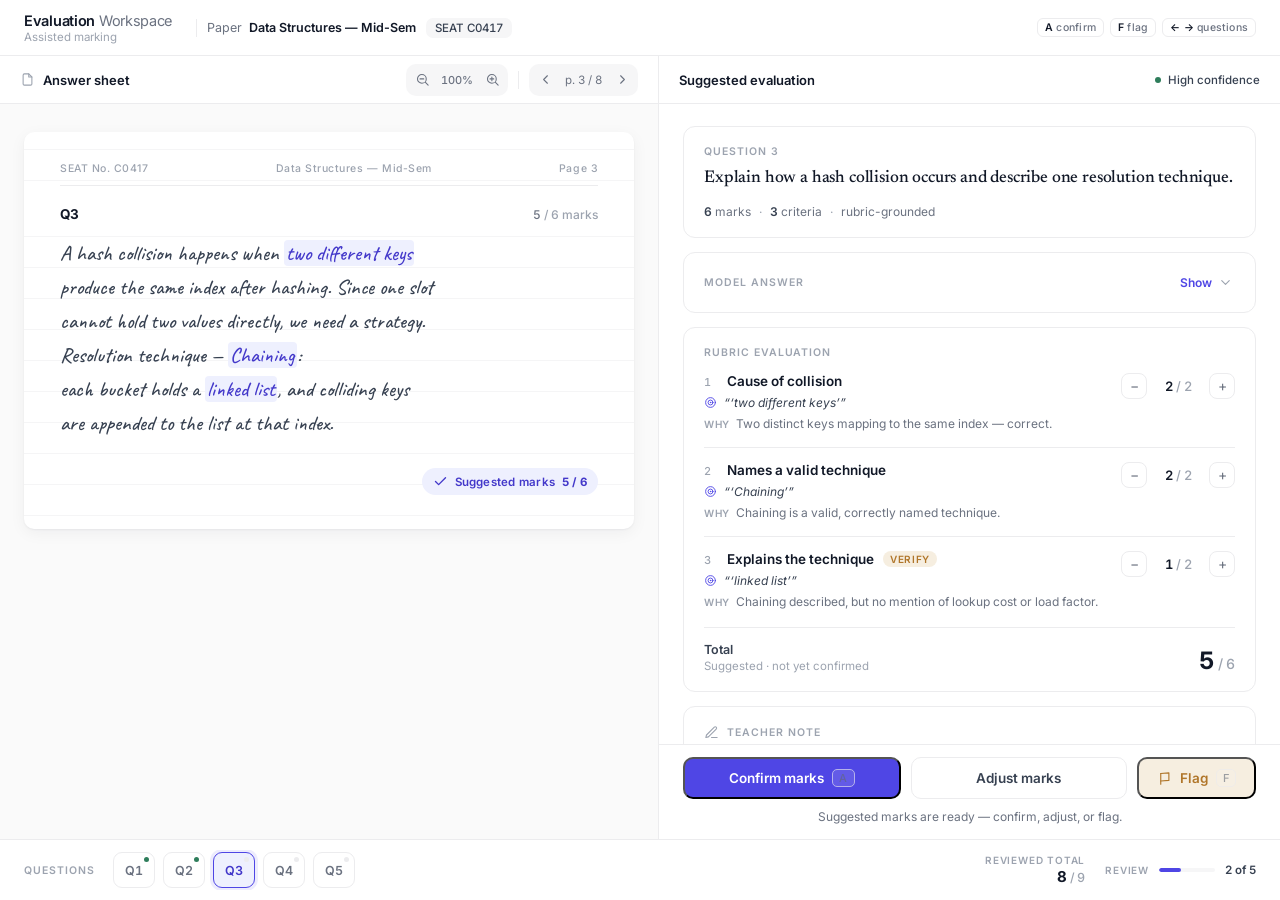
==== Frontend/evaluation_workspace_v2.html @ 8bb7d1a3 "Convert Frontend to standard directory, create AI starter folder, and add sample paper" ====
<!DOCTYPE html>
<html lang="en">
<head>
<meta charset="UTF-8">
<meta name="viewport" content="width=device-width, initial-scale=1.0">
<title>Evaluation Workspace</title>
<link rel="preconnect" href="https://fonts.googleapis.com">
<link rel="preconnect" href="https://fonts.gstatic.com" crossorigin>
<link href="https://fonts.googleapis.com/css2?family=Inter:wght@400;500;600;700&family=Newsreader:opsz,wght@6..72,400;6..72,500;6..72,600&family=Caveat:wght@500;600;700&display=swap" rel="stylesheet">
<style>
:root {
  --bg: #FFFFFF;
  --surface: #FFFFFF;
  --surface-2: #F6F6F7;
  --line: #ECECEE;
  --ink: #111827;
  --ink-2: #374151;
  --ink-3: #6B7280;
  --ink-4: #9CA3AF;
  --accent: #4F46E5;
  --accent-strong: #4338CA;
  --accent-soft: #EEF0FE;
  --success: #2E7D5B;
  --success-soft: #E7F1EC;
  --warning: #B0762A;
  --warning-soft: #F6EEE0;
  --error: #C0564F;
  --error-soft: #F9EBEA;
  --radius-sm: 8px;
  --radius: 12px;
  --radius-lg: 14px;
  --shadow-doc: 0 1px 2px rgba(16, 24, 40, .05), 0 4px 16px rgba(16, 24, 40, .05);
  --sans: "Inter", system-ui, -apple-system, sans-serif;
  --serif: "Newsreader", Georgia, "Times New Roman", serif;
  --hand: "Caveat", "Segoe Script", cursive;
}
* { box-sizing: border-box; margin: 0; padding: 0; }
html, body { height: 100%; }
body {
  font-family: var(--sans);
  font-size: 13.5px;
  color: var(--ink);
  background: var(--bg);
  display: flex;
  flex-direction: column;
  overflow: hidden;
  -webkit-font-smoothing: antialiased;
  text-rendering: optimizeLegibility;
}
button { font-family: inherit; }
::selection { background: var(--accent-soft); color: var(--accent-strong); }
.tab { font-variant-numeric: tabular-nums; }
svg { display: block; }
.icon { width: 15px; height: 15px; flex-shrink: 0; }

::-webkit-scrollbar { width: 10px; height: 10px; }
::-webkit-scrollbar-track { background: transparent; }
::-webkit-scrollbar-thumb { background: #DCDDE1; border-radius: 99px; border: 3px solid transparent; background-clip: padding-box; }
::-webkit-scrollbar-thumb:hover { background: #C9CBCF; background-clip: padding-box; }
:focus-visible { outline: 2px solid var(--accent); outline-offset: 2px; }

/* ---------------- Top bar ---------------- */
.topbar {
  flex-shrink: 0;
  height: 56px;
  display: flex;
  align-items: center;
  gap: 24px;
  padding: 0 24px;
  background: var(--surface);
  border-bottom: 1px solid var(--line);
}
.brand { display: flex; flex-direction: column; justify-content: center; min-width: 0; }
.brand-name { font-size: 14.5px; font-weight: 600; letter-spacing: -.02em; white-space: nowrap; }
.brand-name .lt { font-weight: 400; color: var(--ink-3); }
.brand-sub { font-size: 11.5px; color: var(--ink-4); margin-top: 1px; white-space: nowrap; }

.candidate { display: flex; align-items: center; gap: 10px; min-width: 0; }
.vsep { width: 1px; height: 18px; background: var(--line); }
.fld { display: flex; align-items: center; gap: 7px; font-size: 12.5px; color: var(--ink-3); white-space: nowrap; }
.fld b { color: var(--ink); font-weight: 600; }
.pill-id {
  font-size: 11.5px; font-weight: 500; color: var(--ink-2);
  background: var(--surface-2); border-radius: 7px; padding: 3px 9px;
  font-variant-numeric: tabular-nums;
}

.shortcuts { margin-left: auto; display: flex; align-items: center; gap: 6px; }
.kbd {
  font-size: 10.5px; font-weight: 500; color: var(--ink-3);
  background: var(--surface); border: 1px solid var(--line);
  border-radius: 6px; padding: 2px 7px; letter-spacing: .02em;
}
.kbd b { color: var(--ink); font-weight: 600; }

/* ---------------- Workspace split ---------------- */
.workspace { flex: 1; display: flex; min-height: 0; }
.pane { display: flex; flex-direction: column; min-width: 0; }
.pane-left { flex: 1.06; border-right: 1px solid var(--line); background: var(--surface); }
.pane-right { flex: 1; background: var(--bg); }

.pane-toolbar {
  flex-shrink: 0; height: 48px;
  display: flex; align-items: center; gap: 12px;
  padding: 0 20px;
  background: var(--surface);
  border-bottom: 1px solid var(--line);
}
.pane-title { display: flex; align-items: center; gap: 8px; font-size: 13px; font-weight: 600; color: var(--ink); }
.pane-title .icon { color: var(--ink-4); }

.controls { margin-left: auto; display: flex; align-items: center; gap: 10px; }
.control-group {
  display: flex; align-items: center; gap: 2px;
  background: var(--surface-2); border-radius: 10px; padding: 2px;
}
.icobtn {
  width: 28px; height: 28px; border-radius: 8px;
  display: grid; place-items: center;
  background: transparent; border: none; cursor: pointer;
  color: var(--ink-3); transition: background .15s ease, color .15s ease;
}
.icobtn:hover { background: var(--surface); color: var(--ink); box-shadow: var(--shadow-doc); }
.icobtn:active { transform: scale(.96); }
.zoomval { font-size: 11px; font-weight: 500; color: var(--ink-3); font-variant-numeric: tabular-nums; min-width: 38px; text-align: center; }
.pagelbl { font-size: 11.5px; color: var(--ink-3); font-variant-numeric: tabular-nums; padding: 0 4px; }
.tdiv { width: 1px; height: 18px; background: var(--line); }

/* ---------------- Left: answer sheet ---------------- */
.sheet-scroll {
  flex: 1; overflow: auto; scroll-behavior: smooth;
  background: #FAFAFA;
  padding: 28px 24px;
  display: flex; justify-content: center;
}
.sheet-zoom { transform-origin: top center; width: min(620px, 100%); transition: transform .18s ease; }
.sheet {
  background-color: #fff;
  border-radius: 10px;
  padding: 30px 36px 34px;
  box-shadow: var(--shadow-doc);
  background-image: repeating-linear-gradient(to bottom, transparent 0 30px, #F5F5F6 30px 31px);
  background-position: 0 74px;
}
.sheet-hdr {
  display: flex; justify-content: space-between;
  font-size: 10.5px; font-weight: 500; color: var(--ink-4);
  letter-spacing: .05em; padding-bottom: 10px;
  border-bottom: 1px solid var(--line); margin-bottom: 20px;
}
.q-mark { display: flex; align-items: baseline; justify-content: space-between; margin: 4px 0 14px; }
.q-mark .q { font-size: 13.5px; font-weight: 700; color: var(--ink); }
.qpts { font-size: 12px; font-weight: 500; color: var(--ink-3); font-variant-numeric: tabular-nums; }
.qpts .of { color: var(--ink-4); }
.hand { font-family: var(--hand); font-size: 21px; font-weight: 500; line-height: 34px; color: #374151; }
.hand .hl {
  background: var(--accent-soft); color: var(--accent-strong);
  border-radius: 4px; padding: 0 2px;
}
.sheet-note { display: flex; justify-content: flex-end; margin-top: 28px; }
.score-pill {
  display: inline-flex; align-items: center; gap: 7px;
  font-size: 11.5px; font-weight: 600; letter-spacing: .02em;
  padding: 6px 11px; border-radius: 999px;
}
.score-pill b { font-weight: 700; font-variant-numeric: tabular-nums; }
.score-pill.suggest { background: var(--accent-soft); color: var(--accent-strong); }
.score-pill.confirmed { background: var(--success-soft); color: var(--success); }
.score-pill.review { background: var(--warning-soft); color: var(--warning); }

/* ---------------- Right: evaluation ---------------- */
.conf { display: inline-flex; align-items: center; gap: 7px; font-size: 11.5px; font-weight: 500; color: var(--ink-2); }
.conf .dot { width: 6px; height: 6px; border-radius: 50%; }
.conf.high .dot { background: var(--success); }
.conf.low .dot { background: var(--warning); }

.eval-scroll {
  flex: 1; overflow-y: auto; scroll-behavior: smooth;
  padding: 22px 24px; display: flex; flex-direction: column; gap: 14px;
}

.card {
  background: var(--surface);
  border: 1px solid var(--line);
  border-radius: var(--radius);
  padding: 18px 20px;
}
.eval-swap .card { animation: cardIn .25s ease both; }
@keyframes cardIn { from { opacity: 0; transform: translateY(5px); } }

.card-head { display: flex; align-items: center; justify-content: space-between; gap: 12px; }
.kicker {
  font-size: 10.5px; font-weight: 600; letter-spacing: .09em;
  text-transform: uppercase; color: var(--ink-4);
}

.q-text {
  font-family: var(--serif);
  font-size: 17px; font-weight: 500; line-height: 1.5;
  letter-spacing: -.01em; margin-top: 8px; color: var(--ink);
}
.q-meta { display: flex; align-items: center; gap: 8px; flex-wrap: wrap; margin-top: 12px; font-size: 12px; color: var(--ink-3); }
.q-meta .middot { color: var(--ink-4); }
.q-meta b { font-weight: 600; color: var(--ink-2); font-variant-numeric: tabular-nums; }

.model-toggle {
  display: inline-flex; align-items: center; gap: 6px;
  background: none; border: none; cursor: pointer;
  font-size: 12px; font-weight: 600; color: var(--accent);
  padding: 4px 2px; border-radius: 6px;
  transition: color .15s ease;
}
.model-toggle:hover { color: var(--accent-strong); }
.model-toggle .chev { transition: transform .18s ease; color: var(--ink-4); }
.model-toggle.open .chev { transform: rotate(180deg); }
.model-answer {
  margin-top: 12px; padding-top: 12px; border-top: 1px solid var(--line);
  font-family: var(--serif);
  font-size: 15px; font-weight: 400; line-height: 1.65; color: var(--ink-2);
}

.rubric { padding: 18px 20px; }
.crit {
  display: grid; grid-template-columns: minmax(0, 1fr) auto;
  column-gap: 20px; align-items: start;
  padding: 14px 0; border-bottom: 1px solid var(--line);
}
.crit:last-of-type { border-bottom: none; }
.crit-name { font-size: 13.5px; font-weight: 600; display: flex; align-items: baseline; gap: 9px; flex-wrap: wrap; }
.crit-idx { font-size: 11px; font-weight: 500; color: var(--ink-4); font-variant-numeric: tabular-nums; min-width: 14px; }
.verify {
  font-size: 10px; font-weight: 600; letter-spacing: .06em; text-transform: uppercase;
  color: var(--warning); background: var(--warning-soft);
  padding: 2px 7px; border-radius: 999px; align-self: center;
}
.crit-evidence {
  display: flex; align-items: baseline; gap: 7px;
  margin-top: 6px; font-size: 12px; color: var(--ink-3);
}
.crit-evidence .icon { width: 13px; height: 13px; color: var(--accent); align-self: center; }
.crit-evidence .q { color: var(--ink-2); font-style: italic; }
.crit-note { margin-top: 5px; font-size: 12px; color: var(--ink-3); line-height: 1.5; }
.crit-note .why { font-size: 10px; font-weight: 600; letter-spacing: .06em; text-transform: uppercase; color: var(--ink-4); margin-right: 6px; }

.crit-ctrl { display: flex; align-items: center; gap: 8px; }
.stepper {
  width: 26px; height: 26px; border-radius: 8px;
  border: 1px solid var(--line); background: var(--surface);
  color: var(--ink-3); font-size: 14px; line-height: 1;
  display: grid; place-items: center; cursor: pointer;
  transition: border-color .15s ease, color .15s ease, background .15s ease;
}
.stepper:hover { border-color: var(--accent); color: var(--accent); background: var(--accent-soft); }
.stepper:active { transform: scale(.94); }
.pts { font-size: 13px; font-weight: 600; color: var(--ink); font-variant-numeric: tabular-nums; min-width: 46px; text-align: center; }
.pts .of { color: var(--ink-4); font-weight: 500; }

.total-row {
  display: flex; align-items: flex-end; justify-content: space-between;
  gap: 16px; padding-top: 14px; margin-top: 2px;
  border-top: 1px solid var(--line);
}
.total-lbl { font-size: 12.5px; font-weight: 600; color: var(--ink-2); }
.total-src { font-size: 11.5px; color: var(--ink-4); margin-top: 2px; }
.total-src.edited { color: var(--accent); font-weight: 500; }
.total-val { font-size: 24px; font-weight: 700; letter-spacing: -.02em; line-height: 1; font-variant-numeric: tabular-nums; }
.total-val .of { font-size: 14px; font-weight: 500; color: var(--ink-4); }

.notes-icon-row { display: flex; align-items: center; gap: 8px; }
.notes-icon-row .pencil { color: var(--ink-4); }
textarea.note-input {
  width: 100%; min-height: 92px; resize: vertical; margin-top: 12px;
  background: var(--surface-2); border: 1px solid transparent; border-radius: 10px;
  padding: 12px 14px;
  font-family: inherit; font-size: 13px; line-height: 1.55; color: var(--ink);
  transition: border-color .15s ease, background .15s ease, box-shadow .15s ease;
}
textarea.note-input::placeholder { color: var(--ink-4); }
textarea.note-input:focus { outline: none; background: #fff; border-color: var(--accent); box-shadow: 0 0 0 3px var(--accent-soft); }

/* ---------------- Action bar ---------------- */
.actionbar {
  flex-shrink: 0;
  background: var(--surface);
  border-top: 1px solid var(--line);
  padding: 12px 24px 14px;
}
.actions { display: flex; gap: 10px; }
.btn {
  display: inline-flex; align-items: center; justify-content: center; gap: 8px;
  height: 42px; padding: 0 18px; border-radius: 10px;
  font-size: 13.5px; font-weight: 600; cursor: pointer;
  transition: background .15s ease, border-color .15s ease, color .15s ease, transform .1s ease;
}
.btn:active { transform: scale(.98); }
.btn .kbd { font-size: 11px; font-weight: 500; opacity: .65; padding: 1px 6px; border-radius: 5px; background: rgba(255,255,255,.18); }
.btn-primary { flex: 1; background: var(--accent); color: #fff; }
.btn-primary:hover { background: var(--accent-strong); }
.btn-ghost { flex: 1; background: var(--surface); border: 1px solid var(--line); color: var(--ink-2); }
.btn-ghost:hover { background: var(--surface-2); color: var(--ink); }
.btn-tone { background: var(--warning-soft); color: var(--warning); }
.btn-tone:hover { background: #F3E7D3; }
.status {
  margin-top: 10px; text-align: center;
  font-size: 12px; color: var(--ink-3); min-height: 16px;
  transition: color .2s ease;
}
.status.done { color: var(--success); font-weight: 600; }

/* ---------------- Bottom navigation ---------------- */
.navbar {
  flex-shrink: 0;
  background: var(--surface);
  border-top: 1px solid var(--line);
  display: flex; align-items: center; gap: 18px;
  padding: 10px 24px;
}
.nav-caption { font-size: 10.5px; font-weight: 600; letter-spacing: .09em; text-transform: uppercase; color: var(--ink-4); white-space: nowrap; }
.qnav { display: flex; gap: 8px; flex: 1; overflow-x: auto; padding: 2px 0; }
.qchip {
  position: relative;
  min-width: 42px; height: 36px; border-radius: 9px;
  border: 1px solid var(--line); background: var(--surface);
  color: var(--ink-3); font-size: 12.5px; font-weight: 600;
  cursor: pointer; display: grid; place-items: center;
  transition: border-color .15s ease, background .15s ease, color .15s ease, box-shadow .15s ease;
  font-variant-numeric: tabular-nums;
}
.qchip:hover { border-color: var(--ink-4); color: var(--ink); }
.qchip.active { color: var(--accent-strong); border-color: var(--accent); background: var(--accent-soft); box-shadow: 0 0 0 3px rgba(79, 70, 229, .1); }
.qchip .st { position: absolute; top: 4px; right: 5px; width: 5px; height: 5px; border-radius: 50%; background: var(--line); }
.qchip.done .st { background: var(--success); }
.qchip.flagged .st { background: var(--warning); }

.footer-right { margin-left: auto; display: flex; align-items: center; gap: 20px; }
.running { text-align: right; }
.running .k { font-size: 10px; font-weight: 600; letter-spacing: .08em; text-transform: uppercase; color: var(--ink-4); }
.running .v { font-size: 15px; font-weight: 700; letter-spacing: -.01em; margin-top: 1px; font-variant-numeric: tabular-nums; }
.running .v .of { color: var(--ink-4); font-weight: 500; font-size: 12.5px; }
.review-stat { display: flex; align-items: center; gap: 10px; }
.review-stat .k { font-size: 10px; font-weight: 600; letter-spacing: .08em; text-transform: uppercase; color: var(--ink-4); }
.review-stat .v { font-size: 11.5px; font-weight: 600; color: var(--ink-2); font-variant-numeric: tabular-nums; }
.track { width: 96px; height: 4px; border-radius: 99px; background: var(--surface-2); overflow: hidden; }
.track.mini { width: 56px; }
.track .fill { height: 100%; border-radius: 99px; background: var(--accent); transition: width .3s ease; }

@media (prefers-reduced-motion: reduce) {
  * { transition: none !important; animation: none !important; }
}
@media (max-width: 960px) {
  .workspace { flex-direction: column; }
  .pane-left { flex: none; border-right: none; border-bottom: 1px solid var(--line); height: 46vh; }
  .pane-right { flex: 1; }
  .candidate, .shortcuts { display: none; }
  .sheet-scroll { padding: 16px; }
  .eval-scroll { padding: 14px; }
}
</style>
</head>
<body>

  <header class="topbar">
    <div class="brand">
      <div class="brand-name">Evaluation <span class="lt">Workspace</span></div>
      <div class="brand-sub">Assisted marking</div>
    </div>
    <div class="candidate">
      <div class="vsep"></div>
      <div class="fld">Paper <b>Data Structures — Mid-Sem</b></div>
      <span class="pill-id">SEAT C0417</span>
    </div>
    <div class="shortcuts">
      <span class="kbd"><b>A</b> confirm</span>
      <span class="kbd"><b>F</b> flag</span>
      <span class="kbd"><b>← →</b> questions</span>
    </div>
  </header>

  <div class="workspace">

    <section class="pane pane-left">
      <div class="pane-toolbar">
        <div class="pane-title">
          <svg class="icon" viewBox="0 0 24 24" fill="none" stroke="currentColor" stroke-width="1.7" stroke-linecap="round" stroke-linejoin="round"><path d="M14 3H7a2 2 0 0 0-2 2v14a2 2 0 0 0 2 2h10a2 2 0 0 0 2-2V8z"/><path d="M14 3v5h5"/></svg>
          Answer sheet
        </div>
        <div class="controls">
          <div class="control-group">
            <button class="icobtn" id="zoomOut" title="Zoom out" aria-label="Zoom out">
              <svg class="icon" viewBox="0 0 24 24" fill="none" stroke="currentColor" stroke-width="1.7" stroke-linecap="round" stroke-linejoin="round"><circle cx="11" cy="11" r="7"/><path d="M21 21l-4.3-4.3M8 11h6"/></svg>
            </button>
            <span class="zoomval" id="zoomVal">100%</span>
            <button class="icobtn" id="zoomIn" title="Zoom in" aria-label="Zoom in">
              <svg class="icon" viewBox="0 0 24 24" fill="none" stroke="currentColor" stroke-width="1.7" stroke-linecap="round" stroke-linejoin="round"><circle cx="11" cy="11" r="7"/><path d="M21 21l-4.3-4.3M11 8v6M8 11h6"/></svg>
            </button>
          </div>
          <div class="tdiv"></div>
          <div class="control-group">
            <button class="icobtn" id="pgPrev" title="Previous page" aria-label="Previous page">
              <svg class="icon" viewBox="0 0 24 24" fill="none" stroke="currentColor" stroke-width="1.7" stroke-linecap="round" stroke-linejoin="round"><path d="M15 18l-6-6 6-6"/></svg>
            </button>
            <span class="pagelbl" id="pageLabel">p. 3 / 8</span>
            <button class="icobtn" id="pgNext" title="Next page" aria-label="Next page">
              <svg class="icon" viewBox="0 0 24 24" fill="none" stroke="currentColor" stroke-width="1.7" stroke-linecap="round" stroke-linejoin="round"><path d="M9 18l6-6-6-6"/></svg>
            </button>
          </div>
        </div>
      </div>
      <div class="sheet-scroll" id="sheetScroll">
        <div class="sheet-zoom">
          <div class="sheet" id="sheet">
            <div class="sheet-hdr">
              <span>SEAT No. C0417</span>
              <span>Data Structures — Mid-Sem</span>
              <span>Page 3</span>
            </div>
            <div id="sheetBody"></div>
          </div>
        </div>
      </div>
    </section>

    <section class="pane pane-right">
      <div class="pane-toolbar">
        <div class="pane-title">Suggested evaluation</div>
        <div class="controls">
          <span class="conf" id="confBadge"><span class="dot"></span><span id="confLabel">High confidence</span></span>
        </div>
      </div>

      <div class="eval-scroll" id="evalScroll">

        <article class="card">
          <div class="card-head">
            <span class="kicker" id="qNo">Question 3</span>
          </div>
          <div class="q-text" id="qText"></div>
          <div class="q-meta">
            <span><b id="qMax">6</b> marks</span>
            <span class="middot">·</span>
            <span><b id="qRubricN">3</b> criteria</span>
            <span class="middot">·</span>
            <span>rubric-grounded</span>
          </div>
        </article>

        <article class="card">
          <div class="card-head">
            <span class="kicker">Model answer</span>
            <button class="model-toggle" id="modelToggle">Show
              <svg class="icon chev" viewBox="0 0 24 24" fill="none" stroke="currentColor" stroke-width="1.8" stroke-linecap="round" stroke-linejoin="round"><path d="M6 9l6 6 6-6"/></svg>
            </button>
          </div>
          <div class="model-answer" id="modelAnswer" hidden></div>
        </article>

        <article class="card rubric">
          <div class="card-head">
            <span class="kicker">Rubric evaluation</span>
          </div>
          <div id="rubricRows"></div>
          <div class="total-row">
            <div>
              <div class="total-lbl">Total</div>
              <div class="total-src" id="scoreSrc">Suggested · not yet confirmed</div>
            </div>
            <div class="total-val tab"><span id="qScore">5</span><span class="of"> / <span id="qScoreMax">6</span></span></div>
          </div>
        </article>

        <article class="card">
          <div class="notes-icon-row">
            <svg class="icon pencil" viewBox="0 0 24 24" fill="none" stroke="currentColor" stroke-width="1.7" stroke-linecap="round" stroke-linejoin="round"><path d="M12 20h9"/><path d="M16.5 3.5a2.1 2.1 0 0 1 3 3L7 19l-4 1 1-4L16.5 3.5z"/></svg>
            <span class="kicker">Teacher note</span>
          </div>
          <textarea class="note-input" id="notesInput" placeholder="Add a private note for the student or for your records…"></textarea>
        </article>

      </div>

      <div class="actionbar">
        <div class="actions">
          <button class="btn btn-primary" id="btnAccept">Confirm marks <span class="kbd">A</span></button>
          <button class="btn btn-ghost" id="btnAdjust">Adjust marks</button>
          <button class="btn btn-tone" id="btnFlag">
            <svg class="icon" viewBox="0 0 24 24" fill="none" stroke="currentColor" stroke-width="1.8" stroke-linecap="round" stroke-linejoin="round"><path d="M6 21V4"/><path d="M6 4l13-1v12l-13 1"/></svg>
            Flag <span class="kbd">F</span>
          </button>
        </div>
        <div class="status" id="statusLine">Suggested marks are ready to review — confirm, adjust, or flag in a few seconds.</div>
      </div>
    </section>
  </div>

  <nav class="navbar">
    <span class="nav-caption">Questions</span>
    <div class="qnav" id="qnav"></div>
    <div class="footer-right">
      <div class="running">
        <div class="k">Reviewed total</div>
        <div class="v tab"><span id="sheetScore">0</span><span class="of"> / <span id="sheetMax">0</span></span></div>
      </div>
      <div class="review-stat">
        <span class="k">Review</span>
        <div class="track mini"><div class="fill" id="progFill"></div></div>
        <span class="v tab" id="reviewLabel">0 of 5</span>
      </div>
    </div>
  </nav>

<script>
  const EVID_ICON = '<svg class="icon" viewBox="0 0 24 24" fill="none" stroke="currentColor" stroke-width="1.7" stroke-linecap="round" stroke-linejoin="round"><circle cx="12" cy="12" r="9"/><circle cx="12" cy="12" r="4.5"/><circle cx="12" cy="12" r="0.6" fill="currentColor"/></svg>';
  const CHECK_ICON = '<svg class="icon" viewBox="0 0 24 24" fill="none" stroke="currentColor" stroke-width="2.2" stroke-linecap="round" stroke-linejoin="round"><path d="M20 6L9 17l-5-5"/></svg>';

  const questions = [
    {
      no: 1, max: 4, confidence: "high",
      text: "Define a stack and state its two core operations.",
      model: "A stack is a linear data structure that follows Last-In-First-Out (LIFO): the last element pushed is the first popped. Its two operations are push (insert on top) and pop (remove the top). Both run in O(1).",
      answer: `A stack is a linear data structure that follows the
LIFO principle — Last In, First Out. The element added
last is the one removed first.
The two main operations are:
 push() — to add an element on top
 pop()  — to remove the top element.`,
      marks: [
        { name: "Correct definition (LIFO)", max: 2, awarded: 2, evidence: "LIFO principle", note: "States the LIFO principle and linear structure correctly." },
        { name: "Core operations named", max: 2, awarded: 2, evidence: "push()", note: "push and pop both identified with correct behaviour." }
      ]
    },
    {
      no: 2, max: 5, confidence: "high",
      text: "Write the recurrence relation for binary search and state its time complexity.",
      model: "Recurrence: T(n) = T(n/2) + O(1), with base case T(1) = O(1). Solving by repeated substitution (or the master method) gives T(n) = O(log n).",
      answer: `Binary search divides the array in half each time.
Recurrence:  T(n) = T(n/2) + O(1)
Solving this gives  T(n) = O(log n).
So the time complexity is logarithmic.`,
      marks: [
        { name: "Recurrence relation", max: 2, awarded: 2, evidence: "T(n) = T(n/2) + O(1)", note: "Correct recurrence stated." },
        { name: "Solution / derivation", max: 2, awarded: 1, weak: true, note: "Final result given but the step-by-step solving is missing." },
        { name: "Final complexity", max: 1, awarded: 1, evidence: "O(log n)", note: "O(log n) stated correctly." }
      ]
    },
    {
      no: 3, max: 6, confidence: "high",
      text: "Explain how a hash collision occurs and describe one resolution technique.",
      model: "A collision occurs when two distinct keys map to the same bucket index. Chaining resolves this by storing a linked list at each bucket; colliding keys are appended, and lookup cost becomes O(1 + load factor).",
      answer: `A hash collision happens when two different keys
produce the same index after hashing. Since one slot
cannot hold two values directly, we need a strategy.
Resolution technique — Chaining:
each bucket holds a linked list, and colliding keys
are appended to the list at that index.`,
      marks: [
        { name: "Cause of collision", max: 2, awarded: 2, evidence: "two different keys", note: "Two distinct keys mapping to the same index — correct." },
        { name: "Names a valid technique", max: 2, awarded: 2, evidence: "Chaining", note: "Chaining is a valid, correctly named technique." },
        { name: "Explains the technique", max: 2, awarded: 1, weak: true, evidence: "linked list", note: "Chaining described, but no mention of lookup cost or load factor." }
      ]
    },
    {
      no: 4, max: 5, confidence: "low",
      text: "Compare BFS and DFS traversal with one use-case each.",
      model: "BFS explores level by level using a queue — used for shortest paths in unweighted graphs. DFS explores deep along each branch using a stack/recursion — used for cycle detection and topological sort.",
      answer: `BFS goes level by level using a queue. DFS goes deep
first using a stack / recursion.
BFS -> shortest path in unweighted graph.
DFS -> ...cycle detection and toplogical sort.`,
      marks: [
        { name: "BFS mechanism", max: 1.5, awarded: 1.5, evidence: "level by level", note: "Level-order traversal with a queue — correct." },
        { name: "DFS mechanism", max: 1.5, awarded: 1.5, evidence: "stack / recursion", note: "Depth-first traversal with stack/recursion — correct." },
        { name: "Valid use-cases", max: 2, awarded: 1, weak: true, evidence: "shortest path", note: "Handwriting unclear near 'topological' — verify the DFS use-case before accepting." }
      ]
    },
    {
      no: 5, max: 4, confidence: "high",
      text: "State one advantage of a linked list over an array.",
      model: "A linked list uses dynamic memory and can grow or shrink at runtime. Insertions and deletions at a known position require no shifting of subsequent elements, unlike arrays.",
      answer: `A linked list can grow or shrink at runtime, so it
uses dynamic memory. Insertion and deletion do not
need shifting of elements like arrays do.`,
      marks: [
        { name: "Valid advantage stated", max: 2, awarded: 2, evidence: "grow or shrink", note: "Dynamic sizing — correct advantage." },
        { name: "Justification", max: 2, awarded: 2, evidence: "need shifting of elements", note: "No element-shifting on insert/delete — correct justification." }
      ]
    }
  ];

  const state = questions.map(() => ({ status: null, override: null, edited: false, note: "" }));
  state[0].status = 'done';
  state[1].status = 'done';
  let current = 2;

  const $ = id => document.getElementById(id);

  function esc(s) { return String(s).replace(/&/g, "&amp;").replace(/</g, "&lt;").replace(/>/g, "&gt;"); }

  function awardedTotal(q, i) {
    if (state[i].override !== null) return state[i].override;
    return q.marks.reduce((s, m) => s + m.awarded, 0);
  }

  function buildAnswer(q) {
    let text = esc(q.answer);
    q.marks.forEach(m => {
      if (!m.evidence) return;
      const k = esc(m.evidence);
      const idx = text.indexOf(k);
      if (idx > -1) {
        const end = idx + k.length;
        text = text.slice(0, idx) + '<span class="hl">' + text.slice(idx, end) + '</span>' + text.slice(end);
      }
    });
    return text.split("\n").join("<br>");
  }

  function renderSheet(q) {
    const total = awardedTotal(q, current);
    const st = state[current].status;
    const pillCls = st === 'done' ? 'confirmed' : (st === 'flagged' ? 'review' : 'suggest');
    const pillTxt = st === 'done' ? 'Confirmed' : (st === 'flagged' ? 'Review' : 'Suggested');
    $("sheetBody").innerHTML =
      '<div class="q-mark"><span class="q">Q' + q.no + '</span>' +
      '<span class="qpts tab">' + total + ' <span class="of">/ ' + q.max + ' marks</span></span></div>' +
      '<div class="hand">' + buildAnswer(q) + '</div>' +
      '<div class="sheet-note"><span class="score-pill ' + pillCls + '">' + CHECK_ICON +
      ' ' + pillTxt + ' marks <b>' + total + ' / ' + q.max + '</b></span></div>';
  }

  function renderEval(q) {
    $("qNo").textContent = "Question " + q.no;
    $("qText").textContent = q.text;
    $("qMax").textContent = q.max;
    $("qRubricN").textContent = q.marks.length;
    $("qScoreMax").textContent = q.max;
    $("modelAnswer").textContent = q.model;

    const badge = $("confBadge");
    if (q.confidence === "low") {
      badge.className = "conf";
      badge.querySelector(".dot").style.background = "var(--warning)";
      $("confLabel").textContent = "Needs a closer look";
    } else {
      badge.className = "conf";
      badge.querySelector(".dot").style.background = "var(--success)";
      $("confLabel").textContent = "High confidence";
    }

    let rows = "";
    q.marks.forEach((m, mi) => {
      const weak = m.weak ? '<span class="verify">Verify</span>' : '';
      const ev = m.evidence
        ? '<div class="crit-evidence">' + EVID_ICON + '<span class="q">“‘' + esc(m.evidence) + '’”</span></div>'
        : '';
      rows +=
        '<div class="crit' + (m.weak ? ' weak' : '') + '">' +
          '<div class="crit-main">' +
            '<div class="crit-name"><span class="crit-idx">' + (mi + 1) + '</span>' + esc(m.name) + weak + '</div>' +
            ev +
            '<div class="crit-note"><span class="why">Why</span>' + esc(m.note) + '</div>' +
          '</div>' +
          '<div class="crit-ctrl">' +
            '<button class="stepper" data-mi="' + mi + '" data-d="-1" aria-label="Decrease mark">−</button>' +
            '<span class="pts tab">' + m.awarded + '<span class="of"> / ' + m.max + '</span></span>' +
            '<button class="stepper" data-mi="' + mi + '" data-d="1" aria-label="Increase mark">+</button>' +
          '</div>' +
        '</div>';
    });
    $("rubricRows").innerHTML = rows;

    $("rubricRows").querySelectorAll(".stepper").forEach(b => {
      b.addEventListener("click", () => {
        const mi = +b.dataset.mi, d = +b.dataset.d;
        const m = q.marks[mi];
        const step = (m.max % 1 !== 0) ? 0.5 : 1;
        m.awarded = Math.max(0, Math.min(m.max, +(m.awarded + d * step).toFixed(1)));
        state[current].override = null;
        state[current].edited = true;
        renderAll();
        setStatus("Adjusted — this question now differs from the suggestion.", false);
      });
    });

    const total = awardedTotal(q, current);
    $("qScore").textContent = total;

    const src = $("scoreSrc");
    const st = state[current];
    src.classList.remove("edited");
    if (st.status === 'done') {
      src.textContent = st.edited ? "Confirmed · edited by you" : "Confirmed by you";
    } else if (st.status === 'flagged') {
      src.textContent = "Flagged for a second look";
    } else {
      src.textContent = st.edited ? "Edited by you · not yet confirmed" : "Suggested · not yet confirmed";
    }
    if (st.edited && st.status === 'done') src.classList.add("edited");

    $("notesInput").value = st.note || "";
  }

  function renderNav() {
    let html = "";
    questions.forEach((q, i) => {
      const st = state[i].status;
      const cls = ["qchip"];
      if (i === current) cls.push("active");
      if (st === 'done') cls.push("done");
      if (st === 'flagged') cls.push("flagged");
      html += '<button class="' + cls.join(' ') + '" data-i="' + i + '">Q' + q.no + '<span class="st"></span></button>';
    });
    $("qnav").innerHTML = html;
    $("qnav").querySelectorAll(".qchip").forEach(c =>
      c.addEventListener("click", () => { current = +c.dataset.i; renderAll(); }));
  }

  function renderTotals() {
    let doneScore = 0, doneMax = 0, reviewed = 0;
    questions.forEach((q, i) => {
      if (state[i].status === 'done') {
        doneMax += q.max;
        doneScore += awardedTotal(q, i);
      }
      if (state[i].status) reviewed++;
    });
    $("sheetScore").textContent = +doneScore.toFixed(1);
    $("sheetMax").textContent = doneMax;
    $("reviewLabel").textContent = reviewed + " of " + questions.length;
    $("progFill").style.width = (reviewed / questions.length * 100) + "%";
  }

  function setStatus(msg, done) {
    const el = $("statusLine");
    el.textContent = msg;
    el.classList.toggle("done", !!done);
  }

  function renderAll() {
    const q = questions[current];
    renderSheet(q);
    renderEval(q);
    renderNav();
    renderTotals();
    $("sheetScroll").scrollTop = 0;
    $("evalScroll").scrollTop = 0;
    const es = $("evalScroll");
    es.classList.remove("eval-swap");
    void es.offsetWidth;
    es.classList.add("eval-swap");
    const st = state[current].status;
    if (st === 'done') setStatus("Confirmed. Use → to move to the next question.", true);
    else if (st === 'flagged') setStatus("Flagged for a second look. You can revisit it anytime.", false);
    else setStatus("Suggested marks are ready — confirm, adjust, or flag.", false);
  }

  let zoom = 1;
  function setZoom(d) {
    zoom = Math.min(1.6, Math.max(0.7, +(zoom + d).toFixed(2)));
    $("sheet").style.transform = "scale(" + zoom + ")";
    $("zoomVal").textContent = Math.round(zoom * 100) + "%";
  }

  let page = 3, totalPages = 8;
  function renderPage() { $("pageLabel").textContent = "p. " + page + " / " + totalPages; }

  $("zoomIn").addEventListener("click", () => setZoom(0.15));
  $("zoomOut").addEventListener("click", () => setZoom(-0.15));
  $("pgPrev").addEventListener("click", () => { page = Math.max(1, page - 1); renderPage(); });
  $("pgNext").addEventListener("click", () => { page = Math.min(totalPages, page + 1); renderPage(); });

  $("modelToggle").addEventListener("click", () => {
    const b = $("modelToggle"), a = $("modelAnswer");
    const open = a.hidden;
    a.hidden = !open;
    b.classList.toggle("open", open);
    b.innerHTML = (open ? "Hide" : "Show") +
      '<svg class="icon chev" viewBox="0 0 24 24" fill="none" stroke="currentColor" stroke-width="1.8" stroke-linecap="round" stroke-linejoin="round"><path d="M6 9l6 6 6-6"/></svg>';
  });

  $("notesInput").addEventListener("input", e => {
    state[current].note = e.target.value;
  });

  $("btnAccept").addEventListener("click", () => {
    state[current].status = 'done';
    renderAll();
    setStatus("Confirmed. Use → to move to the next question.", true);
  });

  $("btnAdjust").addEventListener("click", () => {
    $("evalScroll").scrollTop = $("rubricRows").offsetTop - 8;
    setStatus("Use the − / + controls on each criterion to adjust marks.", false);
  });

  $("btnFlag").addEventListener("click", () => {
    state[current].status = 'flagged';
    renderAll();
  });

  document.addEventListener("keydown", e => {
    if (e.target.tagName === "TEXTAREA") return;
    if (e.key === "a" || e.key === "A") $("btnAccept").click();
    else if (e.key === "f" || e.key === "F") $("btnFlag").click();
    else if (e.key === "ArrowRight") { if (current === questions.length - 1) return; current++; renderAll(); }
    else if (e.key === "ArrowLeft") { if (current === 0) return; current--; renderAll(); }
  });

  renderAll();
</script>
</body>
</html>
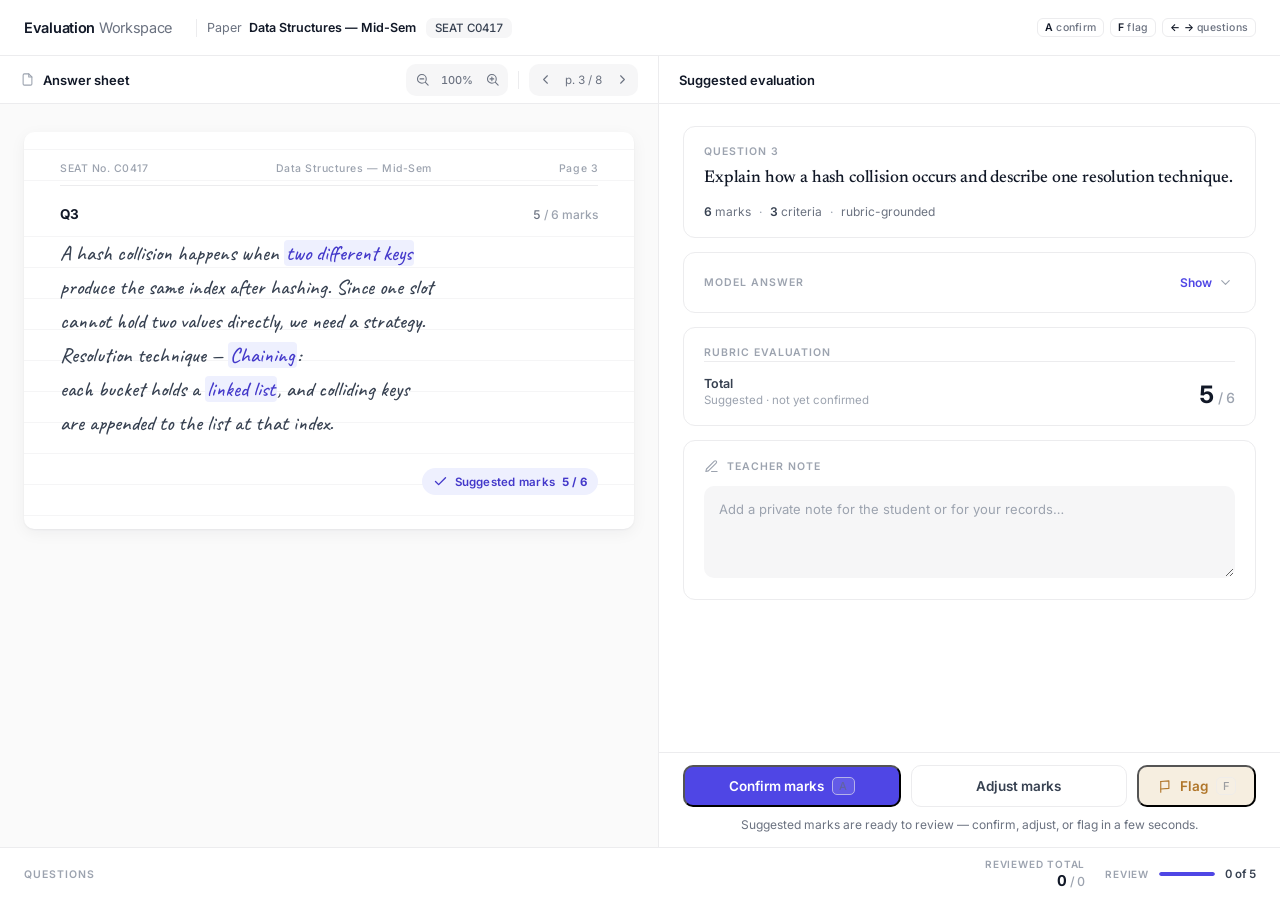
==== commit ee46fe10: "feat(frontend): add difficulty level checking, seamless question auto-progression, student navigatio" ====
--- a/Frontend/evaluation_workspace_v2.html
+++ b/Frontend/evaluation_workspace_v2.html
@@ -362,7 +362,6 @@
   <header class="topbar">
     <div class="brand">
       <div class="brand-name">Evaluation <span class="lt">Workspace</span></div>
-      <div class="brand-sub">Assisted marking</div>
     </div>
     <div class="candidate">
       <div class="vsep"></div>
@@ -423,9 +422,7 @@
     <section class="pane pane-right">
       <div class="pane-toolbar">
         <div class="pane-title">Suggested evaluation</div>
-        <div class="controls">
-          <span class="conf" id="confBadge"><span class="dot"></span><span id="confLabel">High confidence</span></span>
-        </div>
+        <div class="controls"></div>
       </div>
 
       <div class="eval-scroll" id="evalScroll">
